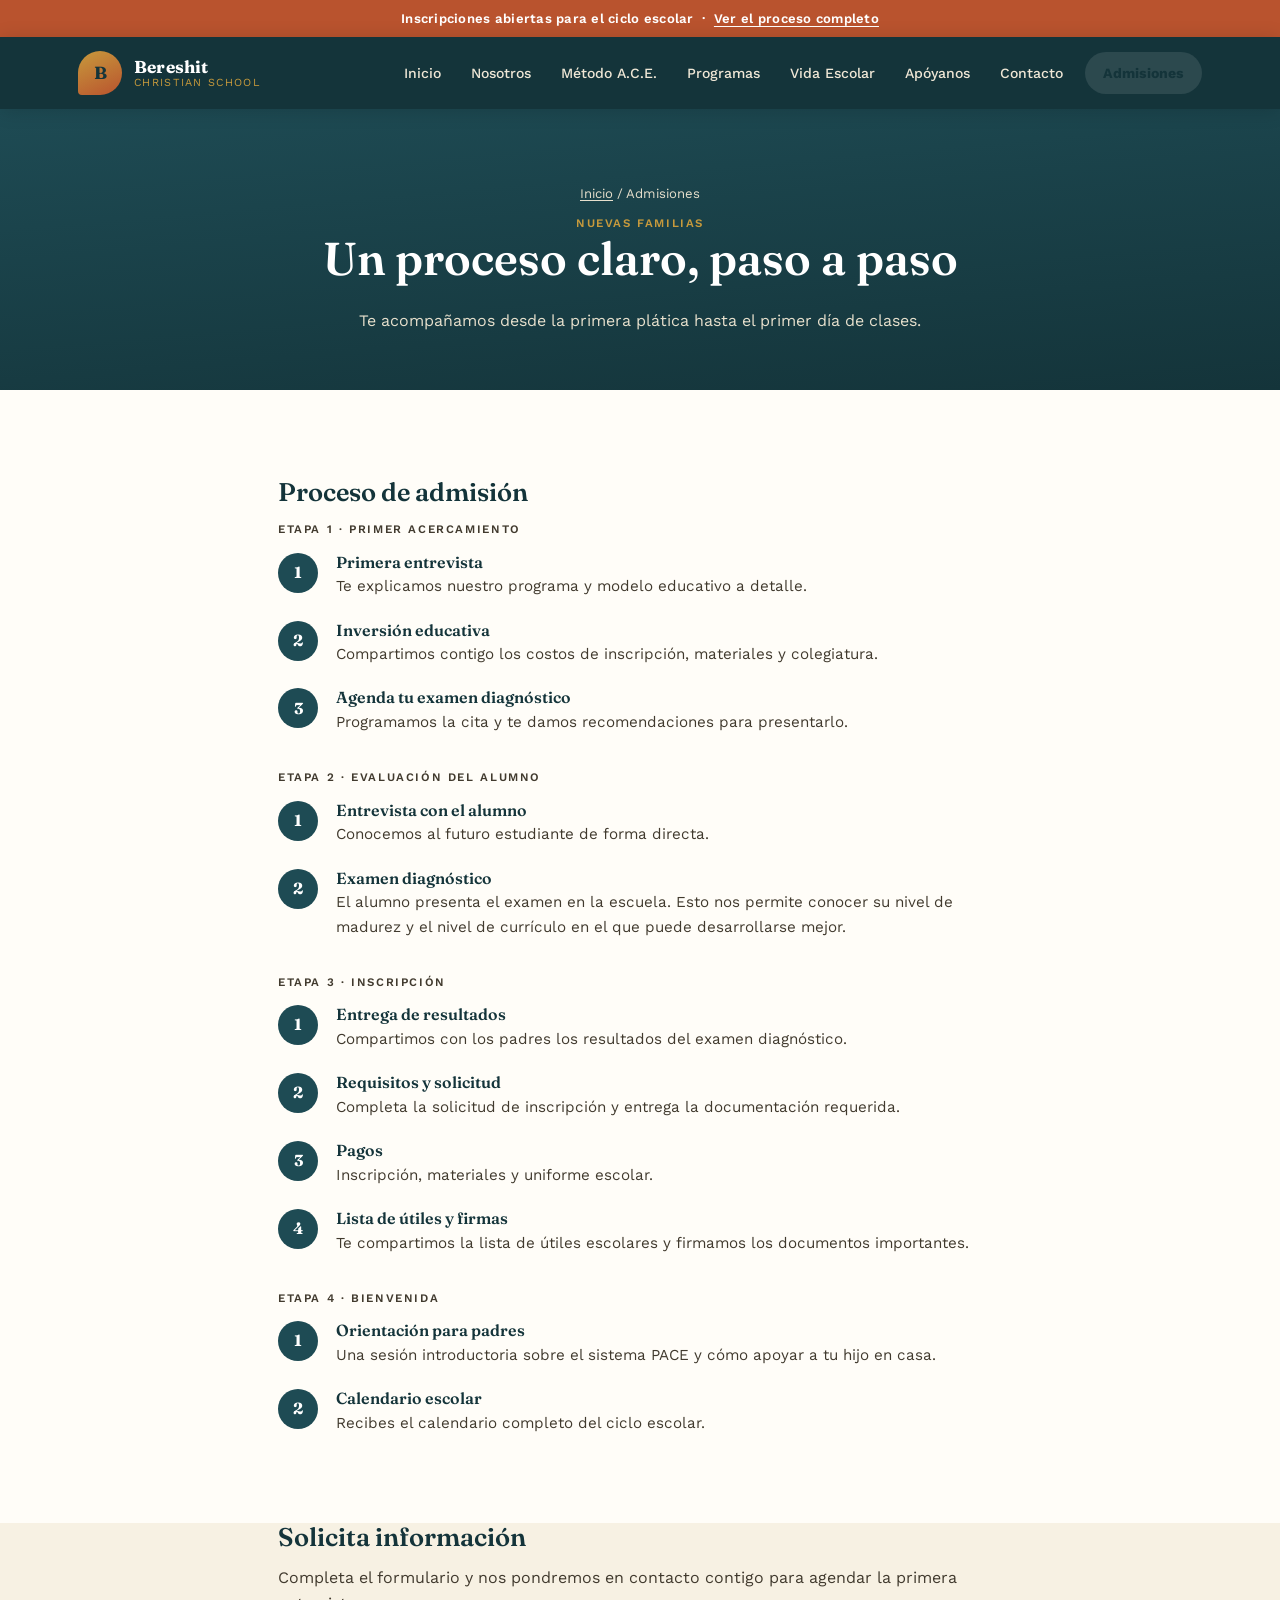
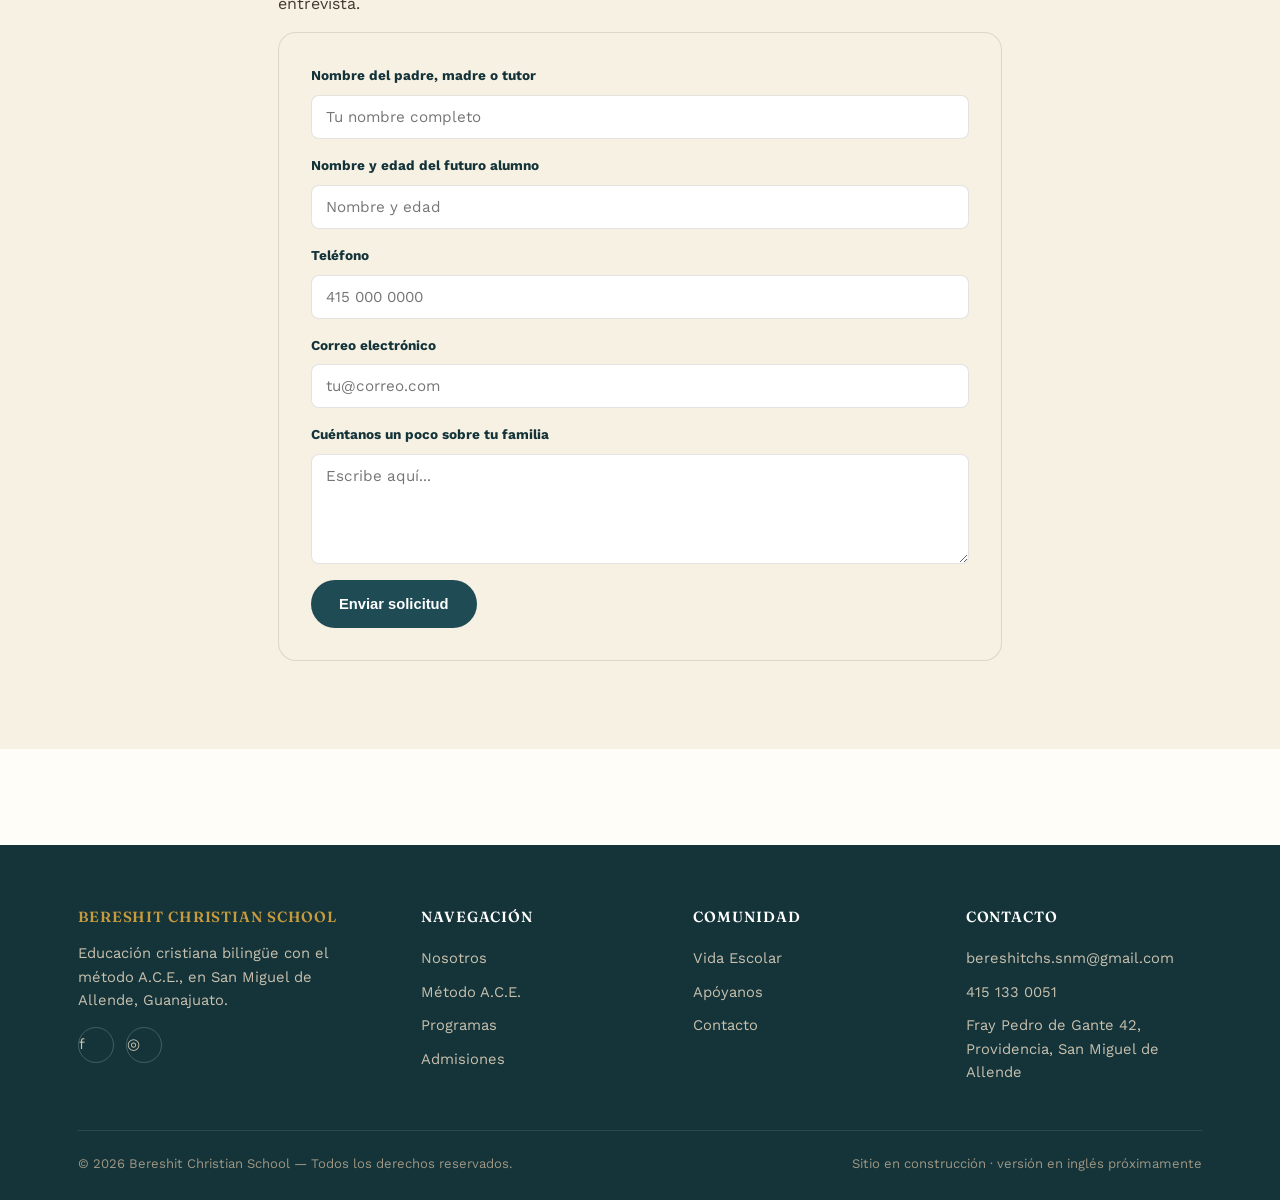
==== admisiones.html @ 4263f1ac "Add files via upload" ====
<!DOCTYPE html>
<html lang="es">
<head>
<meta charset="UTF-8">
<meta name="viewport" content="width=device-width, initial-scale=1.0">
<title>Admisiones — Bereshit Christian School</title>
<link rel="stylesheet" href="styles.css">
</head>
<body>

<div class="announce">Inscripciones abiertas para el ciclo escolar &nbsp;·&nbsp; <a href="#proceso">Ver el proceso completo</a></div>

<header class="site">
  <div class="nav-row">
    <a href="index.html" class="brand">
      <span class="brand-mark">B</span>
      <span class="brand-text"><strong>Bereshit</strong><span>Christian School</span></span>
    </a>
    <button class="nav-toggle" aria-label="Abrir menú" onclick="document.querySelector('nav.primary').classList.toggle('open')">☰</button>
    <nav class="primary">
      <a href="index.html">Inicio</a>
      <a href="sobre-nosotros.html">Nosotros</a>
      <a href="metodo-educativo.html">Método A.C.E.</a>
      <a href="oferta-educativa.html">Programas</a>
      <a href="vida-escolar.html">Vida Escolar</a>
      <a href="apoya-ministerio.html">Apóyanos</a>
      <a href="contacto.html">Contacto</a>
      <a href="admisiones.html" class="nav-cta" aria-current="page">Admisiones</a>
    </nav>
  </div>
</header>

<div class="page-hero">
  <div class="wrap">
    <p class="breadcrumb"><a href="index.html">Inicio</a> / Admisiones</p>
    <p class="eyebrow">Nuevas familias</p>
    <h1>Un proceso claro, paso a paso</h1>
    <p>Te acompañamos desde la primera plática hasta el primer día de clases.</p>
  </div>
</div>

<section id="proceso">
  <div class="wrap content-narrow">
    <h2>Proceso de admisión</h2>

    <p class="eyebrow" style="margin-top:10px">Etapa 1 · Primer acercamiento</p>
    <div class="step-list" style="margin-top:14px">
      <div class="step"><div class="step-num"></div><div><h4>Primera entrevista</h4><p>Te explicamos nuestro programa y modelo educativo a detalle.</p></div></div>
      <div class="step"><div class="step-num"></div><div><h4>Inversión educativa</h4><p>Compartimos contigo los costos de inscripción, materiales y colegiatura.</p></div></div>
      <div class="step"><div class="step-num"></div><div><h4>Agenda tu examen diagnóstico</h4><p>Programamos la cita y te damos recomendaciones para presentarlo.</p></div></div>
    </div>

    <p class="eyebrow" style="margin-top:34px">Etapa 2 · Evaluación del alumno</p>
    <div class="step-list" style="margin-top:14px">
      <div class="step"><div class="step-num"></div><div><h4>Entrevista con el alumno</h4><p>Conocemos al futuro estudiante de forma directa.</p></div></div>
      <div class="step"><div class="step-num"></div><div><h4>Examen diagnóstico</h4><p>El alumno presenta el examen en la escuela. Esto nos permite conocer su nivel de madurez y el nivel de currículo en el que puede desarrollarse mejor.</p></div></div>
    </div>

    <p class="eyebrow" style="margin-top:34px">Etapa 3 · Inscripción</p>
    <div class="step-list" style="margin-top:14px">
      <div class="step"><div class="step-num"></div><div><h4>Entrega de resultados</h4><p>Compartimos con los padres los resultados del examen diagnóstico.</p></div></div>
      <div class="step"><div class="step-num"></div><div><h4>Requisitos y solicitud</h4><p>Completa la solicitud de inscripción y entrega la documentación requerida.</p></div></div>
      <div class="step"><div class="step-num"></div><div><h4>Pagos</h4><p>Inscripción, materiales y uniforme escolar.</p></div></div>
      <div class="step"><div class="step-num"></div><div><h4>Lista de útiles y firmas</h4><p>Te compartimos la lista de útiles escolares y firmamos los documentos importantes.</p></div></div>
    </div>

    <p class="eyebrow" style="margin-top:34px">Etapa 4 · Bienvenida</p>
    <div class="step-list" style="margin-top:14px">
      <div class="step"><div class="step-num"></div><div><h4>Orientación para padres</h4><p>Una sesión introductoria sobre el sistema PACE y cómo apoyar a tu hijo en casa.</p></div></div>
      <div class="step"><div class="step-num"></div><div><h4>Calendario escolar</h4><p>Recibes el calendario completo del ciclo escolar.</p></div></div>
    </div>
  </div>
</section>

<section style="background:var(--paper); padding-top:0;">
  <div class="wrap content-narrow">
    <h2>Solicita información</h2>
    <p>Completa el formulario y nos pondremos en contacto contigo para agendar la primera entrevista.</p>
    <form class="form-card">
      <div class="form-row">
        <label for="nombre">Nombre del padre, madre o tutor</label>
        <input id="nombre" type="text" placeholder="Tu nombre completo">
      </div>
      <div class="form-row">
        <label for="alumno">Nombre y edad del futuro alumno</label>
        <input id="alumno" type="text" placeholder="Nombre y edad">
      </div>
      <div class="form-row">
        <label for="tel">Teléfono</label>
        <input id="tel" type="tel" placeholder="415 000 0000">
      </div>
      <div class="form-row">
        <label for="email">Correo electrónico</label>
        <input id="email" type="email" placeholder="tu@correo.com">
      </div>
      <div class="form-row">
        <label for="msg">Cuéntanos un poco sobre tu familia</label>
        <textarea id="msg" placeholder="Escribe aquí..."></textarea>
      </div>
      <button type="submit" class="btn btn-teal">Enviar solicitud</button>
    </form>
  </div>
</section>

<footer class="site">
  <div class="wrap">
    <div class="footer-grid">
      <div>
        <h4 style="color:var(--gold)">Bereshit Christian School</h4>
        <p style="color:#C9C1AE;font-size:.92rem;max-width:32ch;">Educación cristiana bilingüe con el método A.C.E., en San Miguel de Allende, Guanajuato.</p>
        <div class="social-row" style="margin-top:14px;">
          <a href="https://www.facebook.com/Bereshit.Christian.School/" aria-label="Facebook">f</a>
          <a href="https://instagram.com/bereshit.christian.school" aria-label="Instagram">◎</a>
        </div>
      </div>
      <div>
        <h4>Navegación</h4>
        <a href="sobre-nosotros.html">Nosotros</a>
        <a href="metodo-educativo.html">Método A.C.E.</a>
        <a href="oferta-educativa.html">Programas</a>
        <a href="admisiones.html">Admisiones</a>
      </div>
      <div>
        <h4>Comunidad</h4>
        <a href="vida-escolar.html">Vida Escolar</a>
        <a href="apoya-ministerio.html">Apóyanos</a>
        <a href="contacto.html">Contacto</a>
      </div>
      <div>
        <h4>Contacto</h4>
        <a href="mailto:bereshitchs.snm@gmail.com">bereshitchs.snm@gmail.com</a>
        <a href="tel:4151330051">415 133 0051</a>
        <a href="#">Fray Pedro de Gante 42, Providencia, San Miguel de Allende</a>
      </div>
    </div>
    <div class="foot-bottom">
      <span>© 2026 Bereshit Christian School — Todos los derechos reservados.</span>
      <span>Sitio en construcción · versión en inglés próximamente</span>
    </div>
  </div>
</footer>

</body>
</html>
---- styles.css ----
@import url('https://fonts.googleapis.com/css2?family=Fraunces:ital,opsz,wght@0,9..144,400;0,9..144,500;0,9..144,600;0,9..144,700;1,9..144,500&family=Work+Sans:wght@400;500;600;700&family=Cormorant+Garamond:ital,wght@0,500;1,500;1,600&display=swap');

:root{
  /* ---- Colonial San Miguel de Allende palette ---- */
  --ink:        #221D17;   /* warm charcoal, primary text */
  --paper:      #F7F1E3;   /* cantera parchment, panel bg */
  --paper-2:    #FFFDF8;   /* near-white card surface */
  --talavera:   #1E4B54;   /* deep glazed-tile teal, primary brand */
  --talavera-d: #14343A;   /* darker teal, header/footer */
  --talavera-l: #2E6B75;   /* lighter teal, hovers */
  --gold:       #C79A3C;   /* cantera gold leaf, accent/CTA */
  --gold-d:     #A87F2C;
  --terracotta: #B9532E;   /* roof-tile red, sparing accent */
  --line:       rgba(34,29,23,0.12);
  --shadow:     0 20px 50px -25px rgba(20,52,58,0.45);

  --display: 'Fraunces', serif;
  --body: 'Work Sans', sans-serif;
  --script: 'Cormorant Garamond', serif;

  --maxw: 1180px;
}

*{ box-sizing:border-box; }
html{ scroll-behavior:smooth; }
body{
  margin:0;
  font-family:var(--body);
  color:var(--ink);
  background:var(--paper-2);
  line-height:1.6;
  -webkit-font-smoothing:antialiased;
}
img{ max-width:100%; display:block; }
a{ color:inherit; text-decoration:none; }
h1,h2,h3,h4{ font-family:var(--display); font-weight:600; margin:0 0 .5em; line-height:1.15; }
p{ margin:0 0 1em; }
.wrap{ max-width:var(--maxw); margin:0 auto; padding:0 28px; }
:focus-visible{ outline:3px solid var(--gold); outline-offset:3px; }
@media (prefers-reduced-motion: reduce){ *{ animation:none !important; transition:none !important; scroll-behavior:auto !important; } }

/* ---------- eyebrow / labels ---------- */
.eyebrow{
  font-family:var(--body); font-weight:600; letter-spacing:.14em; text-transform:uppercase;
  font-size:.72rem; color:var(--terracotta);
}
.eyebrow.on-dark{ color:var(--gold); }

/* ---------- tile rule divider (talavera motif) ---------- */
.tile-rule{
  height:10px;
  background-image: repeating-linear-gradient(45deg, var(--gold) 0 6px, transparent 6px 12px);
  opacity:.55;
}
.tile-rule.teal{ background-image: repeating-linear-gradient(45deg, var(--talavera) 0 6px, transparent 6px 12px); }

/* ================= HEADER ================= */
.announce{
  background:var(--terracotta); color:#fff; text-align:center;
  font-size:.82rem; font-weight:600; letter-spacing:.02em;
  padding:8px 16px;
}
.announce a{ text-decoration:underline; text-underline-offset:3px; }

header.site{
  background:var(--talavera-d);
  position:sticky; top:0; z-index:50;
  box-shadow:0 2px 18px rgba(0,0,0,.15);
}
.nav-row{
  display:flex; align-items:center; justify-content:space-between;
  padding:14px 28px; max-width:var(--maxw); margin:0 auto; gap:24px;
}
.brand{ display:flex; align-items:center; gap:12px; color:#fff; }
.brand-mark{
  width:44px; height:44px; border-radius:50% 50% 50% 4px;
  background:linear-gradient(155deg, var(--gold), var(--terracotta));
  display:flex; align-items:center; justify-content:center;
  font-family:var(--display); font-weight:700; color:var(--talavera-d); font-size:1.1rem;
  flex:none;
}
.brand-text{ display:flex; flex-direction:column; line-height:1.15; }
.brand-text strong{ font-family:var(--display); font-size:1.08rem; letter-spacing:.01em; }
.brand-text span{ font-size:.68rem; letter-spacing:.12em; text-transform:uppercase; color:var(--gold); }

nav.primary{ display:flex; align-items:center; gap:2px; }
nav.primary a{
  color:#EFE7D6; font-size:.88rem; font-weight:500; padding:10px 14px; border-radius:6px;
  transition:background .15s, color .15s;
}
nav.primary a:hover, nav.primary a[aria-current="page"]{ background:rgba(255,255,255,.1); color:#fff; }
.nav-cta{
  background:var(--gold); color:var(--talavera-d) !important; font-weight:700 !important;
  padding:10px 18px !important; border-radius:999px !important; margin-left:6px;
}
.nav-cta:hover{ background:#D8AE55 !important; }

.nav-toggle{ display:none; }
@media (max-width: 980px){
  nav.primary{ display:none; position:absolute; top:100%; left:0; right:0; background:var(--talavera-d);
    flex-direction:column; align-items:stretch; padding:8px 20px 18px; gap:4px; box-shadow:0 12px 20px rgba(0,0,0,.2); }
  nav.primary.open{ display:flex; }
  nav.primary a{ padding:12px 10px; }
  .nav-cta{ text-align:center; margin:8px 0 0; }
  .nav-toggle{
    display:inline-flex; align-items:center; justify-content:center;
    width:42px; height:42px; border-radius:8px; border:1px solid rgba(255,255,255,.25);
    background:transparent; color:#fff; font-size:1.3rem; cursor:pointer;
  }
}

/* ================= HERO ================= */
.hero{
  position:relative; overflow:hidden;
  background:
    radial-gradient(ellipse at 18% -10%, rgba(199,154,60,.35), transparent 55%),
    linear-gradient(175deg, var(--talavera) 0%, var(--talavera-d) 78%);
  color:#fff; padding:96px 0 0;
}
.hero-grid{
  display:grid; grid-template-columns:1.05fr .95fr; gap:40px; align-items:center;
  max-width:var(--maxw); margin:0 auto; padding:0 28px 70px;
}
.hero h1{ font-size:clamp(2.3rem, 4.2vw, 3.6rem); color:#fff; margin-bottom:.4em; }
.hero h1 em{ font-style:italic; color:var(--gold); font-weight:500; }
.hero p.lead{ font-size:1.12rem; color:#E7E0CD; max-width:52ch; }
.hero-verse{
  font-family:var(--script); font-style:italic; font-size:1.28rem; color:var(--gold);
  border-left:2px solid var(--gold); padding-left:16px; margin:22px 0 30px;
}
.hero-actions{ display:flex; gap:14px; flex-wrap:wrap; }
.btn{
  display:inline-flex; align-items:center; gap:8px; font-weight:700; font-size:.92rem;
  padding:14px 26px; border-radius:999px; border:2px solid transparent; cursor:pointer;
  transition:transform .15s, background .15s, border-color .15s, color .15s;
}
.btn:hover{ transform:translateY(-2px); }
.btn-gold{ background:var(--gold); color:var(--talavera-d); }
.btn-gold:hover{ background:#D8AE55; }
.btn-outline{ border-color:rgba(255,255,255,.5); color:#fff; }
.btn-outline:hover{ border-color:#fff; background:rgba(255,255,255,.08); }
.btn-teal{ background:var(--talavera); color:#fff; }
.btn-teal:hover{ background:var(--talavera-l); }

/* Hero arch illustration */
.hero-art{ position:relative; height:380px; }
.arch-shape{
  position:absolute; inset:0; margin:auto; width:78%; max-width:340px; height:92%;
  background:linear-gradient(160deg, #EADFC0, var(--paper));
  border-radius:50% 50% 6px 6px / 34% 34% 6px 6px;
  box-shadow:0 30px 60px -20px rgba(0,0,0,.5);
  display:flex; align-items:flex-end; justify-content:center; overflow:hidden;
}
.arch-shape .sun{
  position:absolute; top:16%; left:50%; transform:translateX(-50%);
  width:78px; height:78px; border-radius:50%;
  background:radial-gradient(circle at 35% 30%, #F4D889, var(--gold) 65%, var(--gold-d));
  box-shadow:0 0 0 10px rgba(199,154,60,.18);
}
.arch-shape .hills{
  position:absolute; left:0; right:0; bottom:0; height:46%;
  background:linear-gradient(180deg, transparent, rgba(30,75,84,.14) 40%);
}
.arch-shape .hills::before, .arch-shape .hills::after{
  content:""; position:absolute; bottom:-10%; width:75%; height:120%; border-radius:50%;
  background:var(--talavera);
}
.arch-shape .hills::before{ left:-22%; opacity:.9; }
.arch-shape .hills::after{ right:-22%; background:var(--terracotta); opacity:.85; }
.arch-shape .cross{
  position:relative; z-index:2; margin-bottom:14%; width:10px; height:70px; background:var(--talavera-d);
  border-radius:2px;
}
.arch-shape .cross::before{
  content:""; position:absolute; top:16px; left:-20px; width:50px; height:10px; background:var(--talavera-d);
  border-radius:2px;
}
.hero-badge{
  position:absolute; bottom:6%; left:50%; transform:translateX(-50%);
  background:#fff; color:var(--talavera-d); font-family:var(--display); font-weight:600;
  font-size:.85rem; padding:10px 20px; border-radius:999px; box-shadow:var(--shadow);
  white-space:nowrap;
}

/* ================= TRUST BAND ================= */
.trust{ background:var(--paper); padding:44px 0; border-bottom:1px solid var(--line); }
.trust-grid{ display:grid; grid-template-columns:repeat(3, 1fr); gap:28px; }
.trust-item{ text-align:center; padding:0 12px; }
.trust-item .num{ font-family:var(--display); font-size:1.9rem; color:var(--talavera); font-weight:700; }
.trust-item .lab{ font-size:.86rem; color:#5A5245; margin-top:2px; }
@media (max-width:760px){ .trust-grid{ grid-template-columns:1fr; gap:26px; } }

/* ================= SECTION SCAFFOLDING ================= */
section{ padding:88px 0; }
.section-head{ max-width:640px; margin:0 auto 48px; text-align:center; }
.section-head h2{ font-size:clamp(1.8rem,3vw,2.5rem); color:var(--talavera-d); }
.section-head p{ color:#5A5245; font-size:1.02rem; }

/* card grid with arch image top */
.card-grid{ display:grid; grid-template-columns:repeat(3,1fr); gap:32px; }
@media (max-width:900px){ .card-grid{ grid-template-columns:1fr; max-width:440px; margin:0 auto; } }
.card{
  background:#fff; border-radius:16px; overflow:hidden; box-shadow:0 14px 34px -22px rgba(20,52,58,.35);
  border:1px solid var(--line); display:flex; flex-direction:column;
  transition:transform .18s, box-shadow .18s;
}
.card:hover{ transform:translateY(-6px); box-shadow:0 22px 40px -20px rgba(20,52,58,.4); }
.card-art{
  height:150px; margin:22px auto 0; width:82%;
  border-radius:50% 50% 4px 4px / 30% 30% 4px 4px;
  display:flex; align-items:center; justify-content:center; font-size:2.1rem;
}
.card-body{ padding:18px 26px 28px; text-align:center; flex:1; display:flex; flex-direction:column; }
.card-body h3{ font-size:1.18rem; color:var(--talavera-d); }
.card-body p{ color:#5A5245; font-size:.94rem; flex:1; }
.card-link{ font-weight:700; font-size:.86rem; color:var(--terracotta); margin-top:6px; }
.card-link::after{ content:" →"; }

/* palette rotation for card art */
.art-1{ background:linear-gradient(160deg,#EADFC0,var(--paper)); }
.art-2{ background:linear-gradient(160deg,#CBE0E1,#9FC6C9); }
.art-3{ background:linear-gradient(160deg,#F0C9A8,#E3A472); }

/* ================= VERSE BAND ================= */
.verse-band{
  background:var(--talavera-d); color:#fff; text-align:center; padding:70px 0;
  background-image: radial-gradient(circle at 50% 0%, rgba(199,154,60,.16), transparent 60%);
}
.verse-band .verse{ font-family:var(--script); font-style:italic; font-size:clamp(1.4rem,2.6vw,1.9rem); color:var(--gold); max-width:800px; margin:0 auto 10px; }
.verse-band .ref{ font-size:.85rem; letter-spacing:.1em; text-transform:uppercase; color:#C9C1AE; }

/* ================= TWO COLUMN ================= */
.split{ display:grid; grid-template-columns:1fr 1fr; gap:56px; align-items:center; }
@media (max-width:860px){ .split{ grid-template-columns:1fr; } }
.split .art{
  border-radius:50% 50% 8px 8px / 20% 20% 8px 8px; aspect-ratio:4/3.4;
  display:flex; align-items:center; justify-content:center; font-size:3rem;
}

/* ================= LIST / STEP STYLES ================= */
.step-list{ counter-reset:step; display:grid; gap:22px; }
.step{ display:grid; grid-template-columns:auto 1fr; gap:18px; align-items:flex-start; }
.step-num{
  counter-increment:step; content:counter(step);
  width:40px; height:40px; border-radius:50%; background:var(--talavera); color:#fff;
  display:flex; align-items:center; justify-content:center; font-family:var(--display); font-weight:700;
  flex:none;
}
.step-num::before{ content:counter(step); }
.step h4{ margin-bottom:.2em; color:var(--talavera-d); }
.step p{ color:#5A5245; margin:0; font-size:.95rem; }

/* pill tag list */
.pill-list{ display:flex; flex-wrap:wrap; gap:10px; }
.pill{
  background:var(--paper); border:1px solid var(--line); color:var(--talavera-d);
  padding:9px 16px; border-radius:999px; font-size:.86rem; font-weight:600;
}

/* stat / info table */
.info-table{ display:grid; gap:0; border-top:1px solid var(--line); }
.info-row{ display:grid; grid-template-columns:180px 1fr; gap:18px; padding:16px 0; border-bottom:1px solid var(--line); }
.info-row dt{ font-weight:700; color:var(--talavera-d); font-family:var(--display); }
.info-row dd{ margin:0; color:#5A5245; }
@media (max-width:600px){ .info-row{ grid-template-columns:1fr; gap:4px; } }

/* ================= CTA BAND ================= */
.cta-band{
  background:linear-gradient(120deg, var(--terracotta), #9A4526);
  color:#fff; border-radius:22px; padding:52px; display:flex; align-items:center; justify-content:space-between;
  gap:24px; flex-wrap:wrap; margin:0 28px;
  box-shadow:var(--shadow);
}
.cta-band h2{ color:#fff; margin-bottom:.25em; font-size:1.7rem; }
.cta-band p{ color:#FBE6D8; margin:0; }

/* ================= FOOTER ================= */
footer.site{ background:var(--talavera-d); color:#D8D0BE; padding:64px 0 26px; margin-top:96px; }
.footer-grid{ display:grid; grid-template-columns:1.3fr 1fr 1fr 1fr; gap:36px; padding-bottom:40px; border-bottom:1px solid rgba(255,255,255,.1); }
@media (max-width:800px){ .footer-grid{ grid-template-columns:1fr 1fr; } }
footer.site h4{ color:#fff; font-size:.92rem; letter-spacing:.06em; text-transform:uppercase; margin-bottom:16px; }
footer.site a{ display:block; color:#C9C1AE; font-size:.92rem; padding:5px 0; }
footer.site a:hover{ color:var(--gold); }
.foot-bottom{ display:flex; justify-content:space-between; align-items:center; padding-top:22px; flex-wrap:wrap; gap:10px; font-size:.82rem; color:#9E9683; }
.social-row{ display:flex; gap:12px; }
.social-row a{ width:36px; height:36px; border-radius:50%; border:1px solid rgba(255,255,255,.2); display:flex; align-items:center; justify-content:center; padding:0; }
.social-row a:hover{ border-color:var(--gold); }

/* ================= PAGE HEADER (interior pages) ================= */
.page-hero{
  background:linear-gradient(175deg, var(--talavera) 0%, var(--talavera-d) 100%);
  color:#fff; padding:64px 0 56px; text-align:center;
}
.page-hero .eyebrow{ color:var(--gold); }
.page-hero h1{ color:#fff; font-size:clamp(2rem,3.6vw,2.9rem); }
.page-hero p{ color:#E7E0CD; max-width:60ch; margin:10px auto 0; }
.breadcrumb{ font-size:.82rem; color:#B9C6C4; margin-bottom:14px; }
.breadcrumb a{ text-decoration:underline; text-underline-offset:2px; }

.content-narrow{ max-width:780px; margin:0 auto; }
.content-narrow h2{ color:var(--talavera-d); font-size:1.6rem; margin-top:1.4em; }
.content-narrow h2:first-child{ margin-top:0; }
.content-narrow p{ color:#413A2E; }
.content-narrow ul{ color:#413A2E; padding-left:1.2em; }
.content-narrow li{ margin-bottom:.5em; }

.quote-block{
  border-left:3px solid var(--gold); background:var(--paper); padding:22px 26px; border-radius:0 12px 12px 0;
  font-family:var(--script); font-style:italic; font-size:1.2rem; color:var(--talavera-d); margin:28px 0;
}

.two-col-list{ display:grid; grid-template-columns:1fr 1fr; gap:12px 32px; }
@media (max-width:600px){ .two-col-list{ grid-template-columns:1fr; } }

.form-card{
  background:var(--paper); border:1px solid var(--line); border-radius:18px; padding:32px;
}
.form-row{ display:grid; gap:8px; margin-bottom:16px; }
.form-row label{ font-size:.85rem; font-weight:700; color:var(--talavera-d); }
.form-row input, .form-row select, .form-row textarea{
  border:1px solid var(--line); border-radius:8px; padding:12px 14px; font-family:var(--body); font-size:.95rem;
  background:#fff;
}
.form-row textarea{ resize:vertical; min-height:110px; }

.badge-row{ display:flex; gap:14px; flex-wrap:wrap; margin-top:18px; }
.badge-chip{
  display:flex; align-items:center; gap:8px; background:#fff; border:1px solid var(--line);
  padding:8px 14px; border-radius:999px; font-size:.82rem; font-weight:600; color:var(--talavera-d);
}
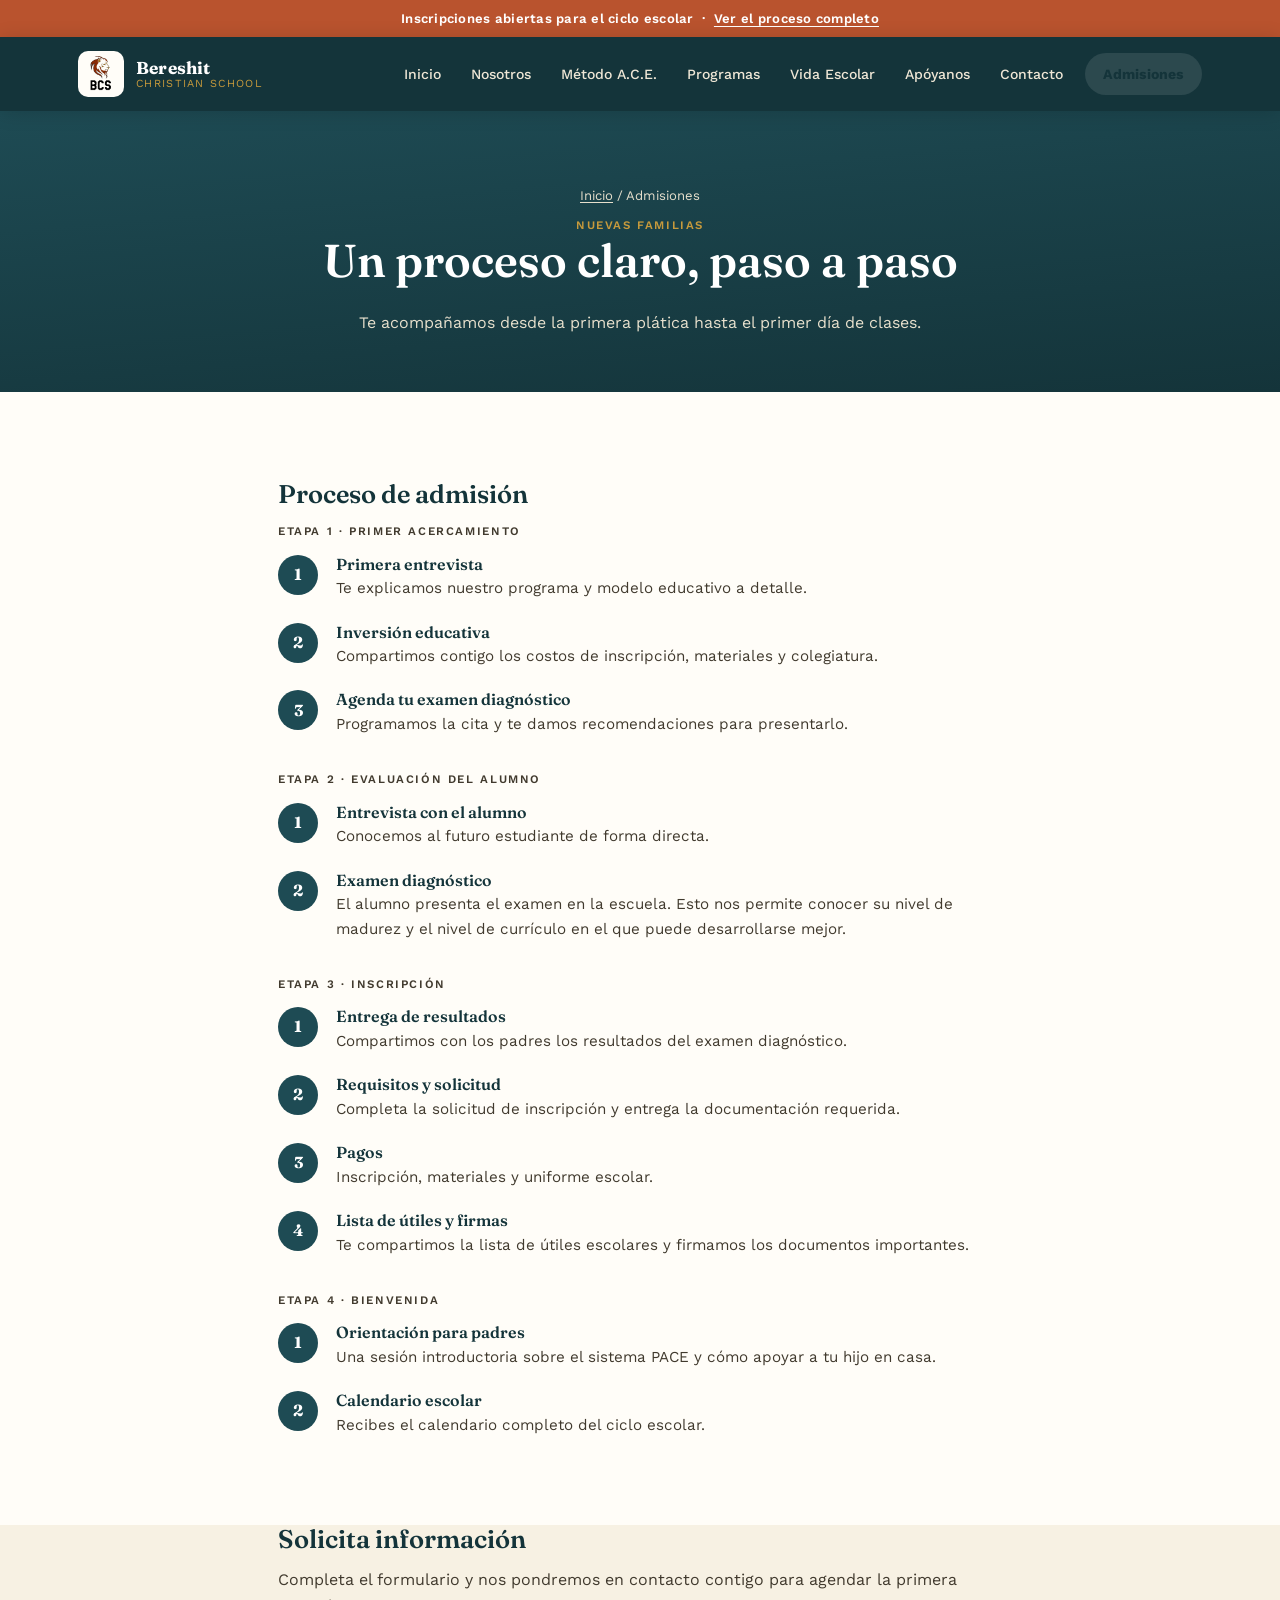
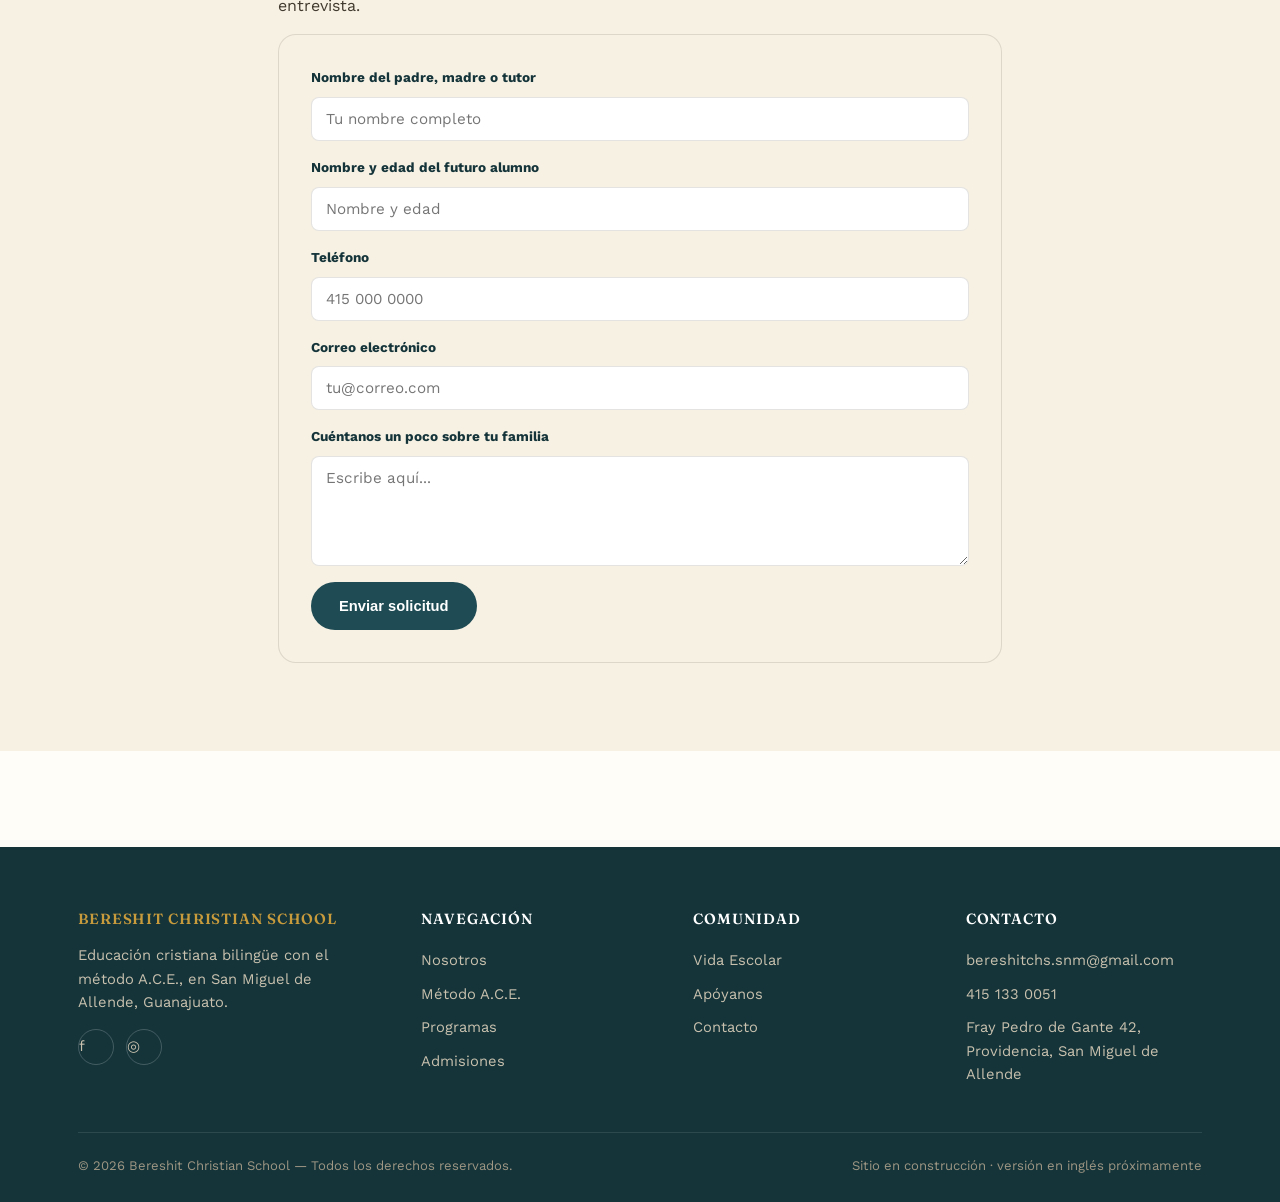
==== commit 32274aef: "Add files via upload" ====
--- a/admisiones.html
+++ b/admisiones.html
@@ -13,7 +13,7 @@
 <header class="site">
   <div class="nav-row">
     <a href="index.html" class="brand">
-      <span class="brand-mark">B</span>
+      <span class="brand-mark"><img src="logo-bcs.png" alt="Escudo de Bereshit Christian School"></span>
       <span class="brand-text"><strong>Bereshit</strong><span>Christian School</span></span>
     </a>
     <button class="nav-toggle" aria-label="Abrir menú" onclick="document.querySelector('nav.primary').classList.toggle('open')">☰</button>
--- a/styles.css
+++ b/styles.css
@@ -73,12 +73,13 @@
 }
 .brand{ display:flex; align-items:center; gap:12px; color:#fff; }
 .brand-mark{
-  width:44px; height:44px; border-radius:50% 50% 50% 4px;
-  background:linear-gradient(155deg, var(--gold), var(--terracotta));
+  width:46px; height:46px; border-radius:10px;
+  background:var(--paper-2);
   display:flex; align-items:center; justify-content:center;
-  font-family:var(--display); font-weight:700; color:var(--talavera-d); font-size:1.1rem;
+  padding:5px;
   flex:none;
 }
+.brand-mark img{ width:100%; height:100%; object-fit:contain; }
 .brand-text{ display:flex; flex-direction:column; line-height:1.15; }
 .brand-text strong{ font-family:var(--display); font-size:1.08rem; letter-spacing:.01em; }
 .brand-text span{ font-size:.68rem; letter-spacing:.12em; text-transform:uppercase; color:var(--gold); }
@@ -175,6 +176,12 @@
   content:""; position:absolute; top:16px; left:-20px; width:50px; height:10px; background:var(--talavera-d);
   border-radius:2px;
 }
+.arch-shape img{
+  width:100%; height:100%; object-fit:cover; border-radius:inherit; display:block;
+}
+.card-art img{
+  width:100%; height:100%; object-fit:cover; border-radius:inherit; display:block;
+}
 .hero-badge{
   position:absolute; bottom:6%; left:50%; transform:translateX(-50%);
   background:#fff; color:var(--talavera-d); font-family:var(--display); font-weight:600;
@@ -209,6 +216,7 @@
   height:150px; margin:22px auto 0; width:82%;
   border-radius:50% 50% 4px 4px / 30% 30% 4px 4px;
   display:flex; align-items:center; justify-content:center; font-size:2.1rem;
+  overflow:hidden;
 }
 .card-body{ padding:18px 26px 28px; text-align:center; flex:1; display:flex; flex-direction:column; }
 .card-body h3{ font-size:1.18rem; color:var(--talavera-d); }
@@ -236,6 +244,16 @@
   border-radius:50% 50% 8px 8px / 20% 20% 8px 8px; aspect-ratio:4/3.4;
   display:flex; align-items:center; justify-content:center; font-size:3rem;
 }
+
+/* ================= PHOTO GALLERY GRID ================= */
+.photo-grid{
+  display:grid; grid-template-columns:repeat(3,1fr); gap:16px;
+}
+.photo-grid img{
+  width:100%; height:230px; object-fit:cover; border-radius:12px;
+  box-shadow:0 10px 26px -16px rgba(20,52,58,.4);
+}
+@media (max-width:760px){ .photo-grid{ grid-template-columns:1fr 1fr; } .photo-grid img{ height:170px; } }
 
 /* ================= LIST / STEP STYLES ================= */
 .step-list{ counter-reset:step; display:grid; gap:22px; }
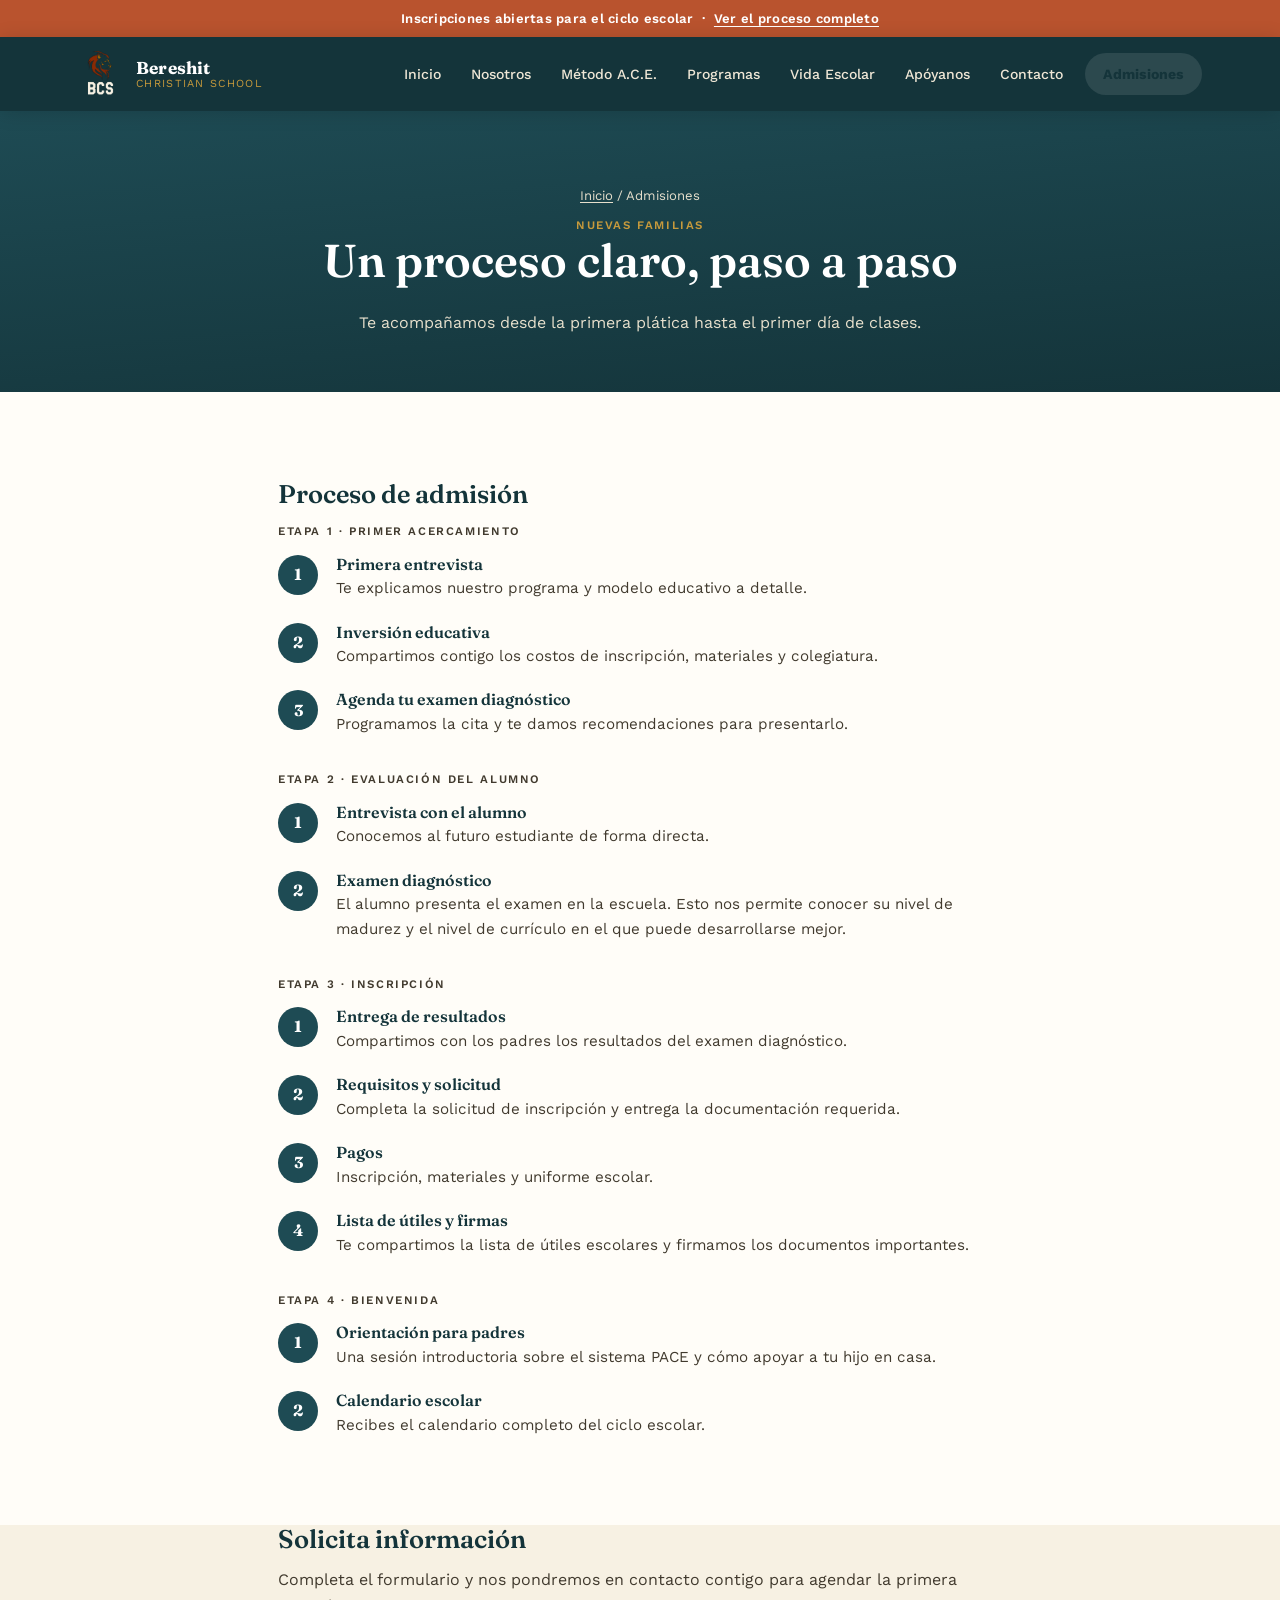
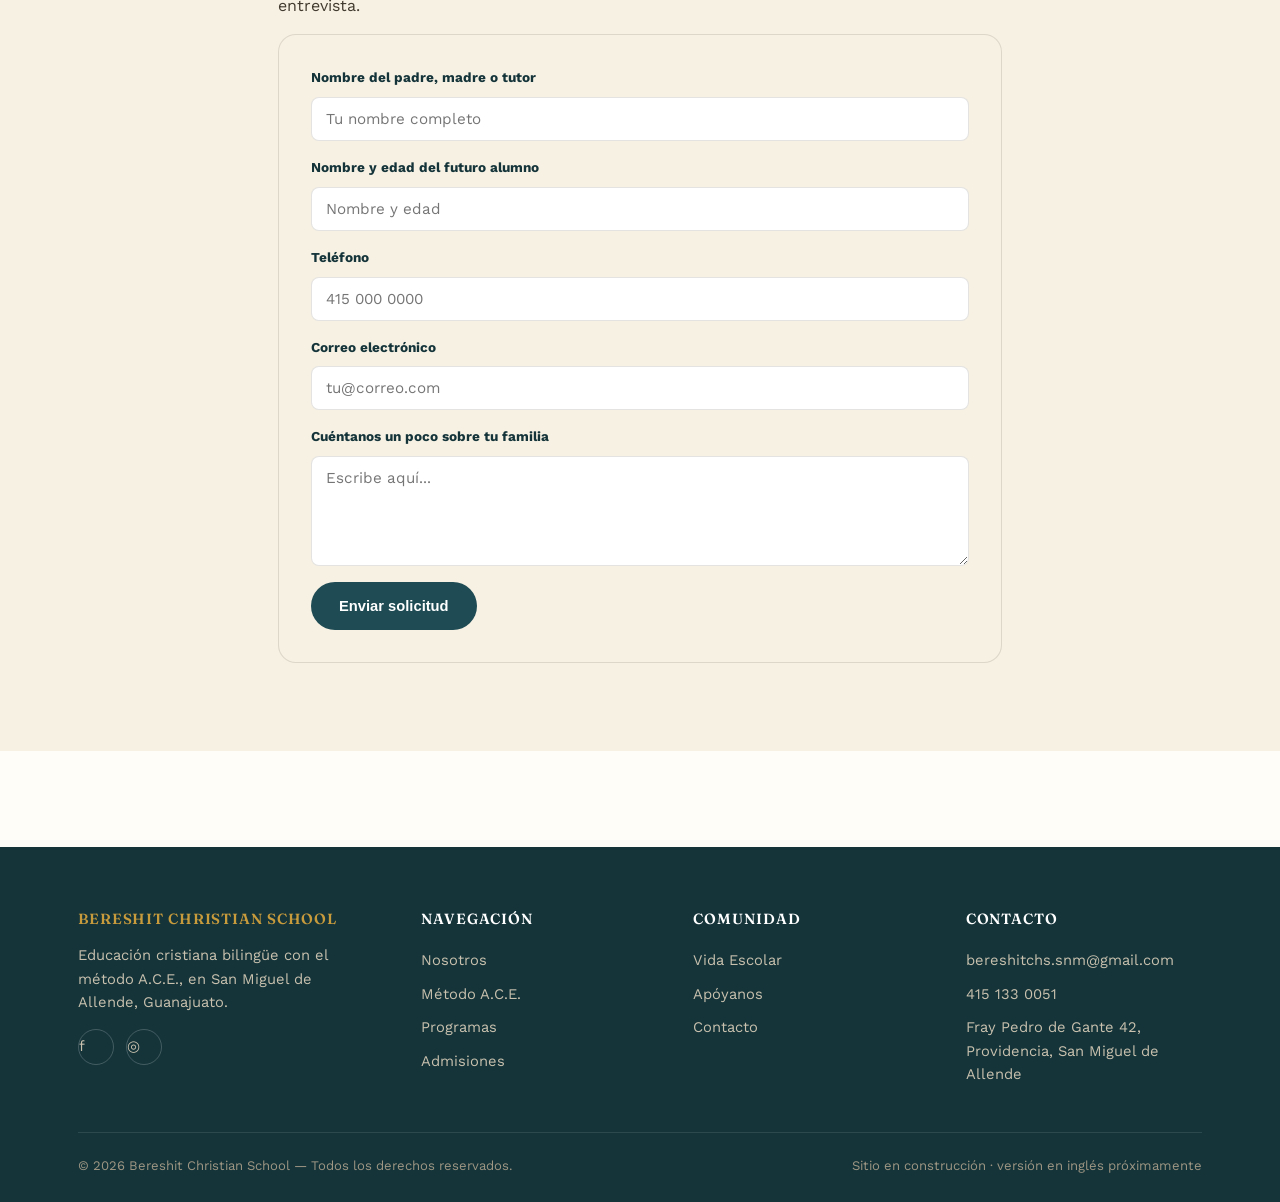
==== commit ccd25435: "Add files via upload" ====
--- a/admisiones.html
+++ b/admisiones.html
@@ -13,7 +13,7 @@
 <header class="site">
   <div class="nav-row">
     <a href="index.html" class="brand">
-      <span class="brand-mark"><img src="logo-bcs.png" alt="Escudo de Bereshit Christian School"></span>
+      <span class="brand-mark"><img src="logo-bcs-header.png" alt="Escudo de Bereshit Christian School"></span>
       <span class="brand-text"><strong>Bereshit</strong><span>Christian School</span></span>
     </a>
     <button class="nav-toggle" aria-label="Abrir menú" onclick="document.querySelector('nav.primary').classList.toggle('open')">☰</button>
--- a/styles.css
+++ b/styles.css
@@ -73,10 +73,8 @@
 }
 .brand{ display:flex; align-items:center; gap:12px; color:#fff; }
 .brand-mark{
-  width:46px; height:46px; border-radius:10px;
-  background:var(--paper-2);
+  width:46px; height:46px;
   display:flex; align-items:center; justify-content:center;
-  padding:5px;
   flex:none;
 }
 .brand-mark img{ width:100%; height:100%; object-fit:contain; }
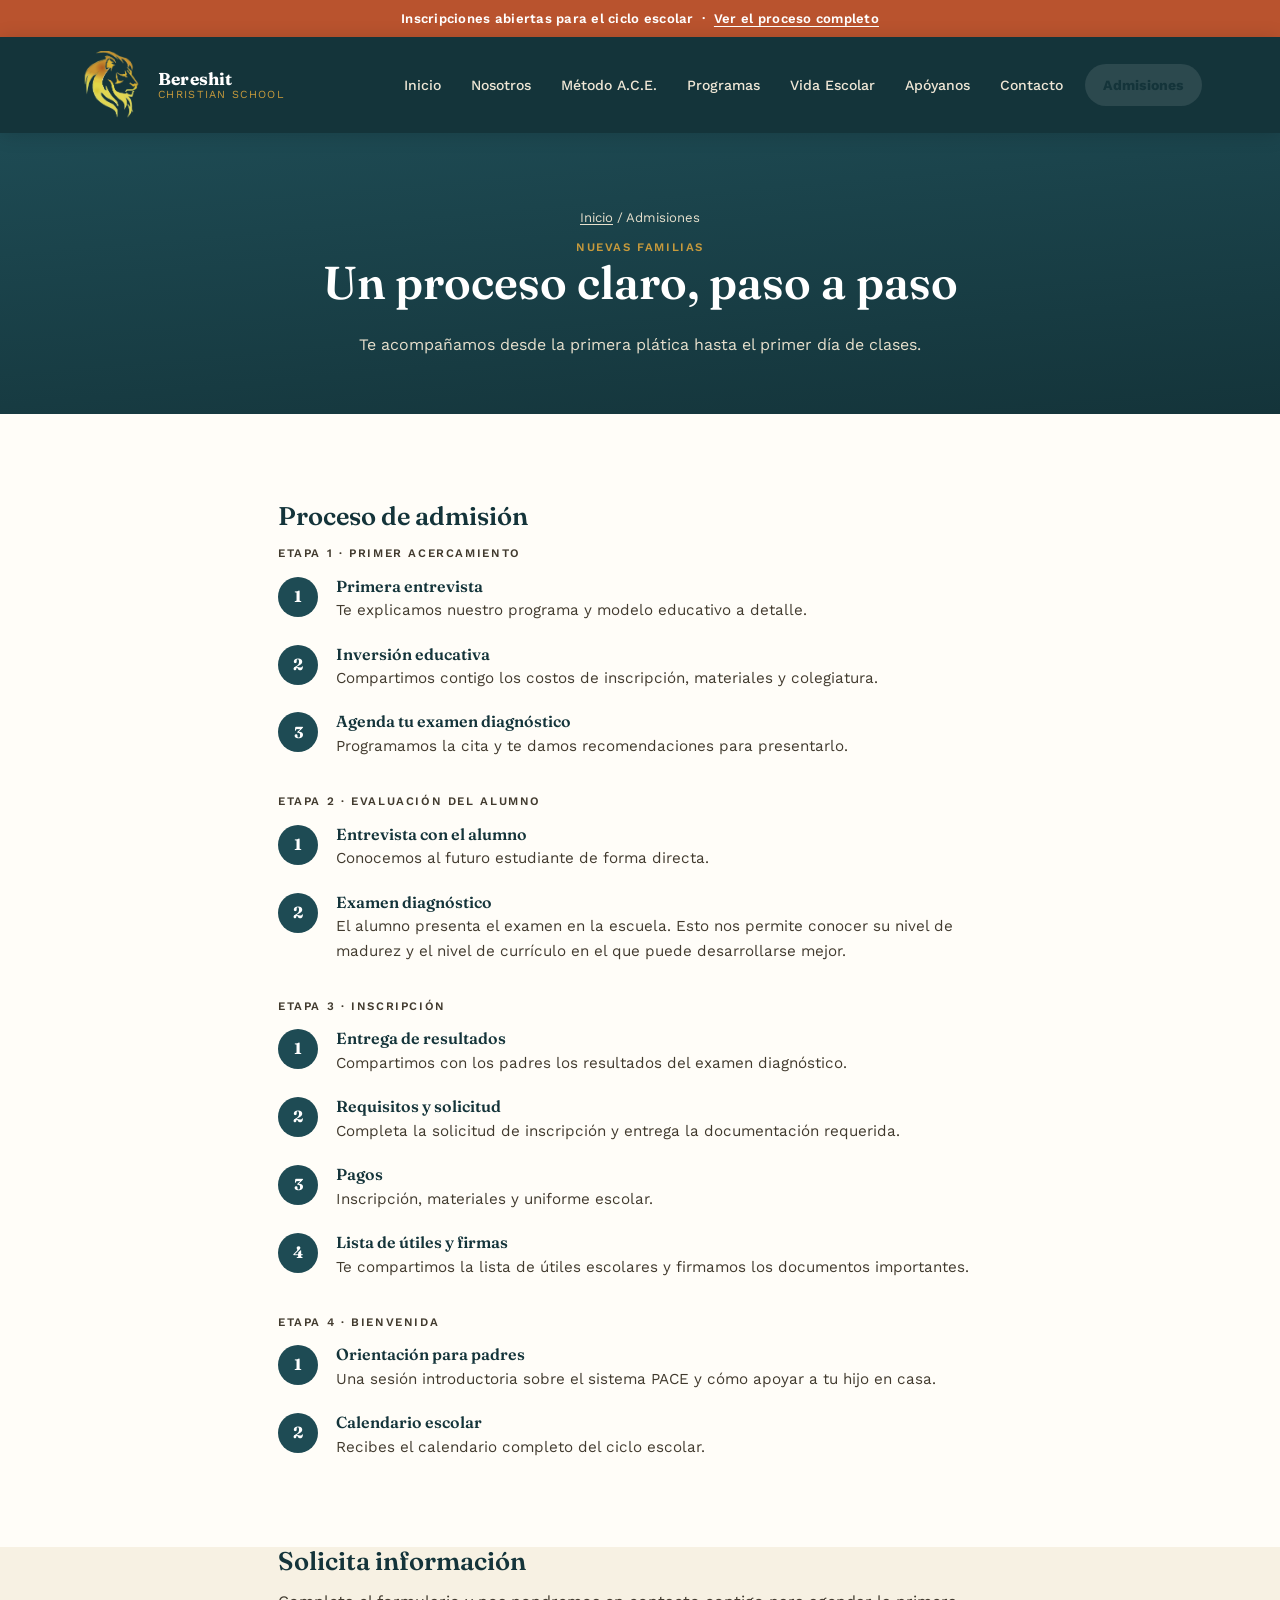
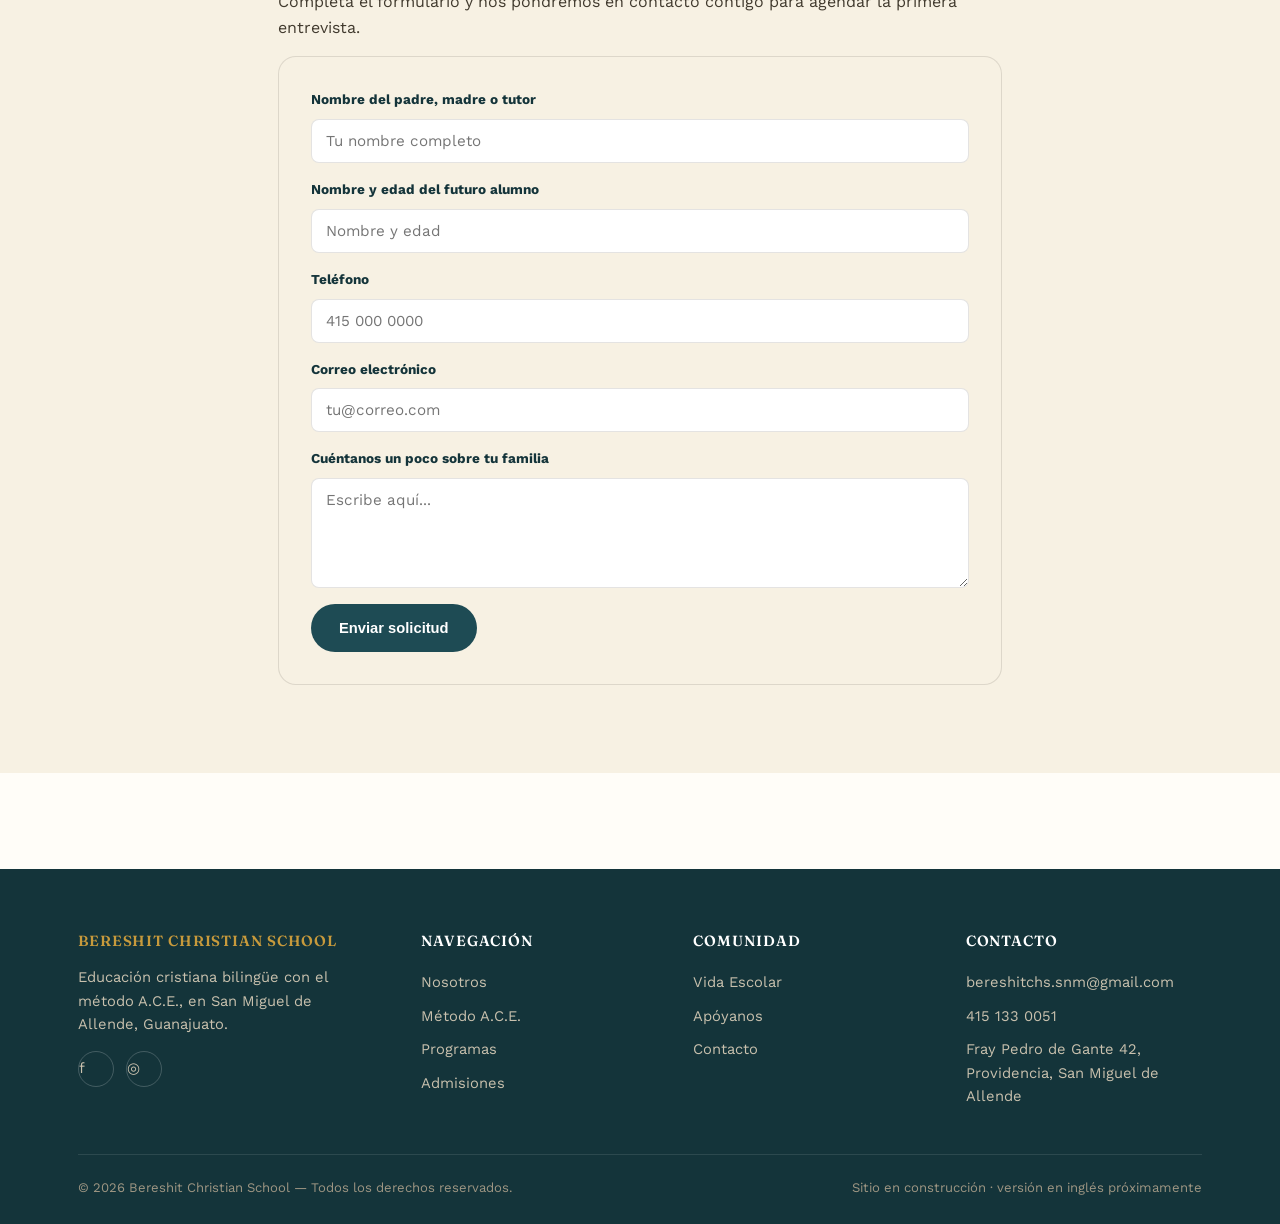
==== commit 398e6fad: "Add files via upload" ====
--- a/admisiones.html
+++ b/admisiones.html
@@ -13,7 +13,7 @@
 <header class="site">
   <div class="nav-row">
     <a href="index.html" class="brand">
-      <span class="brand-mark"><img src="logo-bcs-header.png" alt="Escudo de Bereshit Christian School"></span>
+      <span class="brand-mark"><img src="logo-bcs-golden.png" alt="Escudo de Bereshit Christian School"></span>
       <span class="brand-text"><strong>Bereshit</strong><span>Christian School</span></span>
     </a>
     <button class="nav-toggle" aria-label="Abrir menú" onclick="document.querySelector('nav.primary').classList.toggle('open')">☰</button>
--- a/styles.css
+++ b/styles.css
@@ -73,7 +73,7 @@
 }
 .brand{ display:flex; align-items:center; gap:12px; color:#fff; }
 .brand-mark{
-  width:46px; height:46px;
+  width:68px; height:68px;
   display:flex; align-items:center; justify-content:center;
   flex:none;
 }
@@ -128,6 +128,16 @@
   border-left:2px solid var(--gold); padding-left:16px; margin:22px 0 30px;
 }
 .hero-actions{ display:flex; gap:14px; flex-wrap:wrap; }
+
+@media (max-width: 860px){
+  .hero{ padding-top:24px; }
+  .hero-grid{ grid-template-columns:1fr; gap:36px; padding-bottom:48px; }
+  .hero-art{ height:300px; margin-top:8px; }
+  .hero-badge{ font-size:.78rem; padding:9px 16px; white-space:normal; text-align:center; max-width:88%; }
+}
+@media (max-width: 480px){
+  .hero-art{ height:260px; }
+}
 .btn{
   display:inline-flex; align-items:center; gap:8px; font-weight:700; font-size:.92rem;
   padding:14px 26px; border-radius:999px; border:2px solid transparent; cursor:pointer;
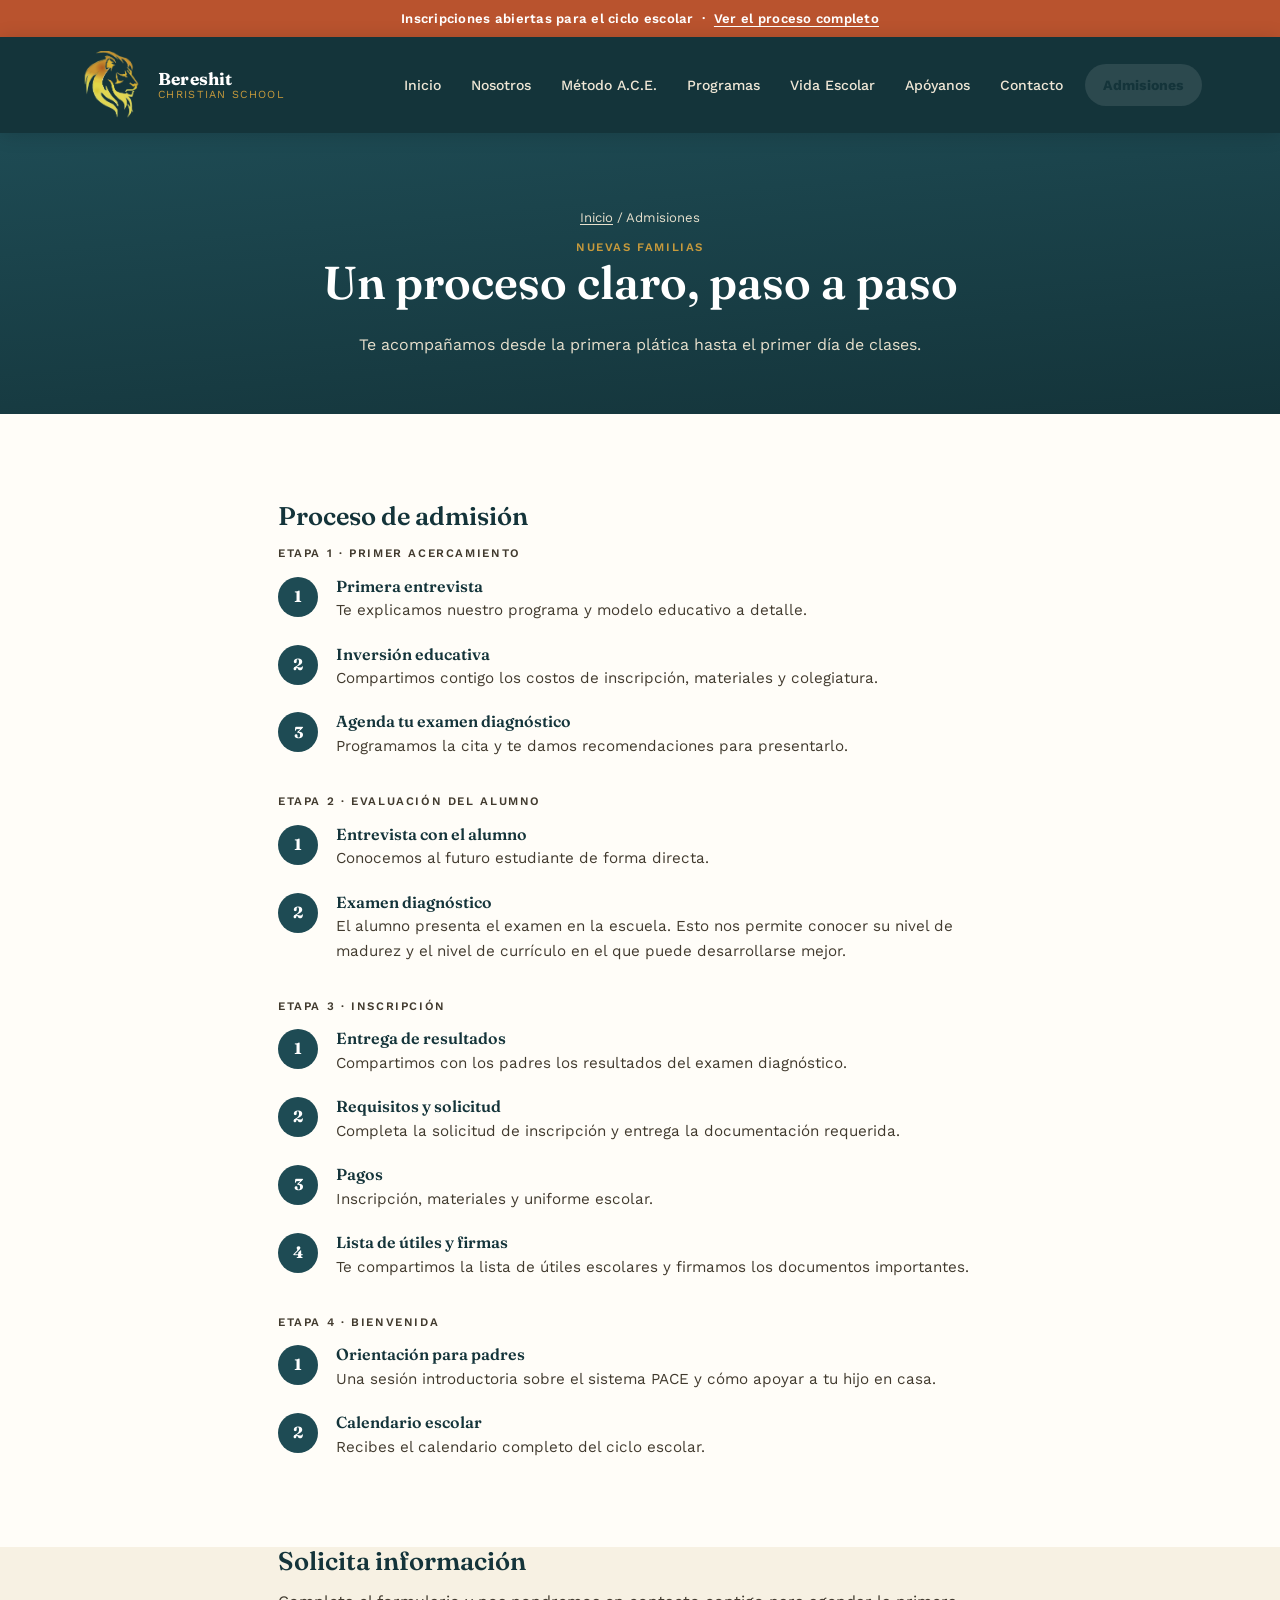
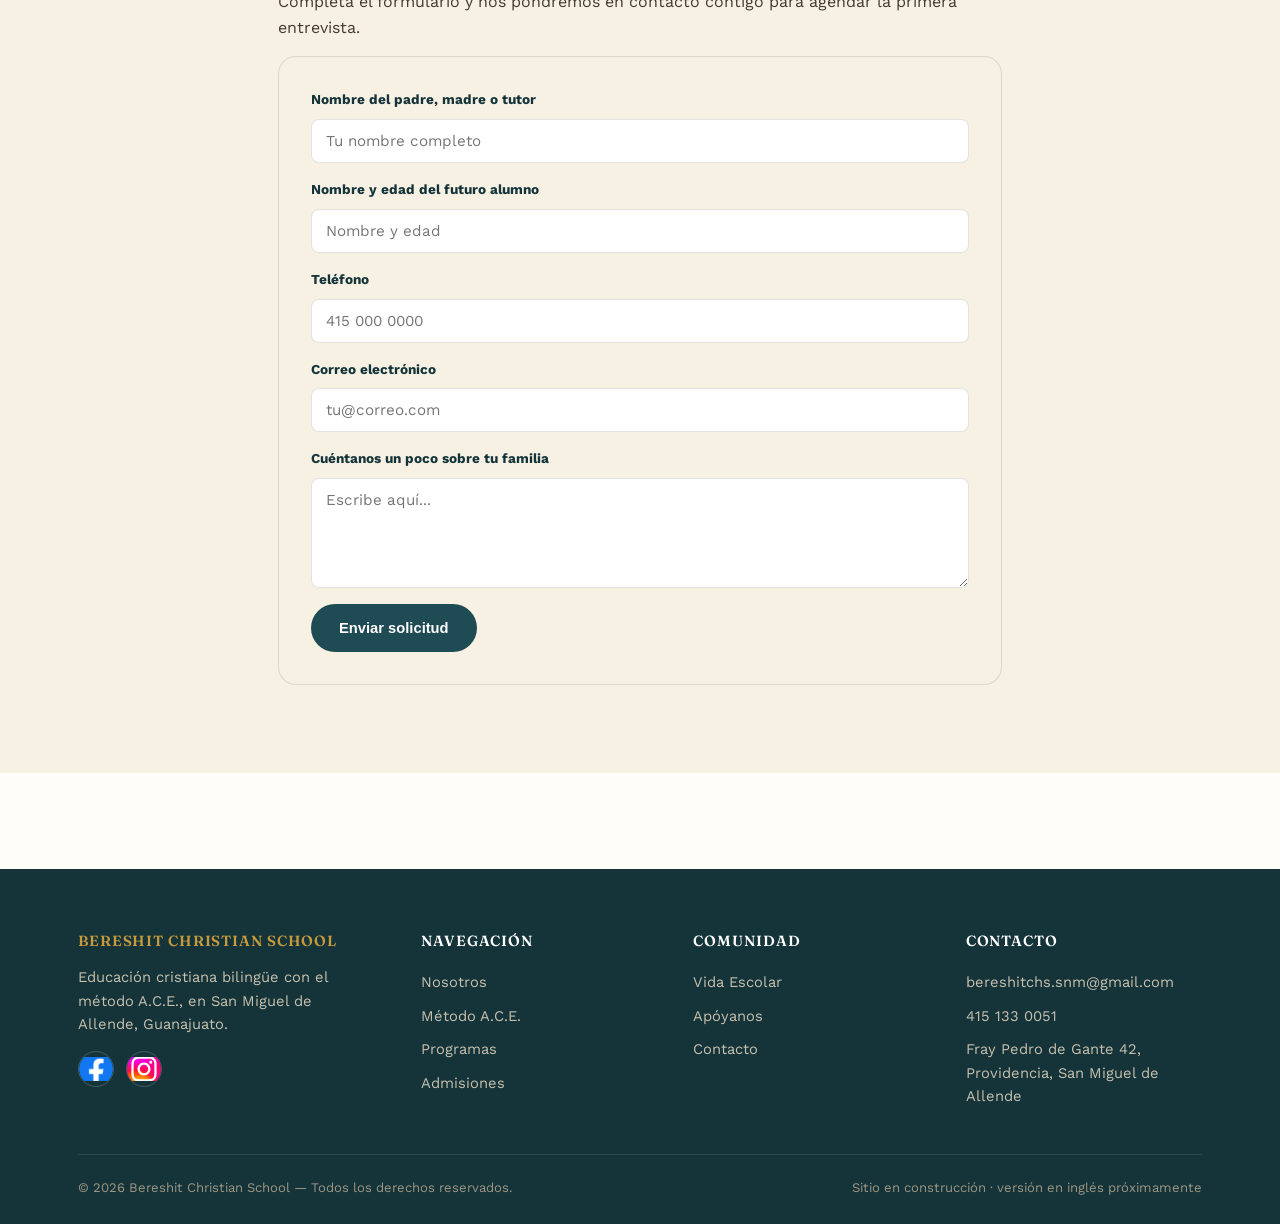
==== commit 68e3f2b3: "Add files via upload" ====
--- a/admisiones.html
+++ b/admisiones.html
@@ -109,8 +109,8 @@
         <h4 style="color:var(--gold)">Bereshit Christian School</h4>
         <p style="color:#C9C1AE;font-size:.92rem;max-width:32ch;">Educación cristiana bilingüe con el método A.C.E., en San Miguel de Allende, Guanajuato.</p>
         <div class="social-row" style="margin-top:14px;">
-          <a href="https://www.facebook.com/Bereshit.Christian.School/" aria-label="Facebook">f</a>
-          <a href="https://instagram.com/bereshit.christian.school" aria-label="Instagram">◎</a>
+          <a href="https://www.facebook.com/Bereshit.Christian.School/" aria-label="Facebook"><img src="facebook.png" alt="Facebook"></a>
+          <a href="https://instagram.com/bereshit.christian.school" aria-label="Instagram"><img src="instagram.svg" alt="Instagram"></a>
         </div>
       </div>
       <div>
--- a/styles.css
+++ b/styles.css
@@ -309,7 +309,8 @@
 footer.site a:hover{ color:var(--gold); }
 .foot-bottom{ display:flex; justify-content:space-between; align-items:center; padding-top:22px; flex-wrap:wrap; gap:10px; font-size:.82rem; color:#9E9683; }
 .social-row{ display:flex; gap:12px; }
-.social-row a{ width:36px; height:36px; border-radius:50%; border:1px solid rgba(255,255,255,.2); display:flex; align-items:center; justify-content:center; padding:0; }
+.social-row a{ width:36px; height:36px; border-radius:50%; border:1px solid rgba(255,255,255,.2); display:flex; align-items:center; justify-content:center; padding:0; overflow:hidden; }
+.social-row a img{ width:100%; height:100%; object-fit:cover; }
 .social-row a:hover{ border-color:var(--gold); }
 
 /* ================= PAGE HEADER (interior pages) ================= */
